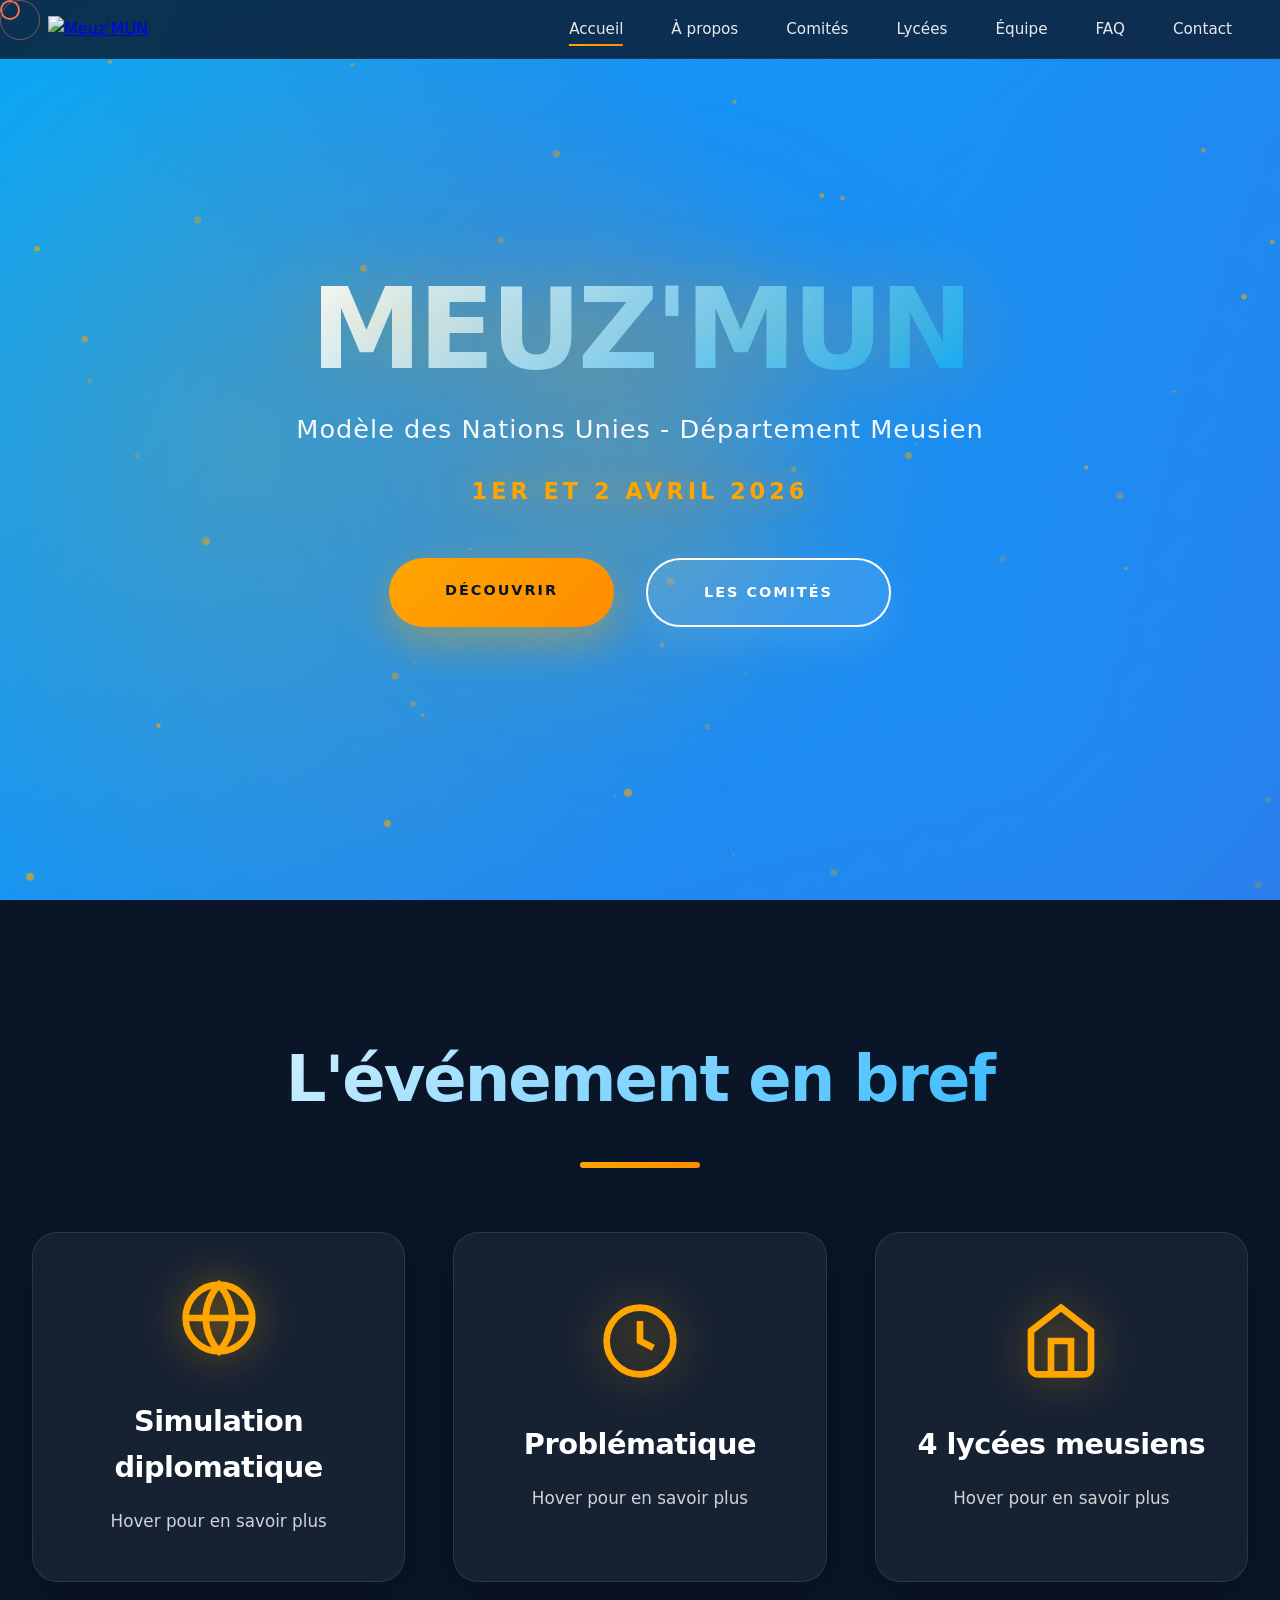
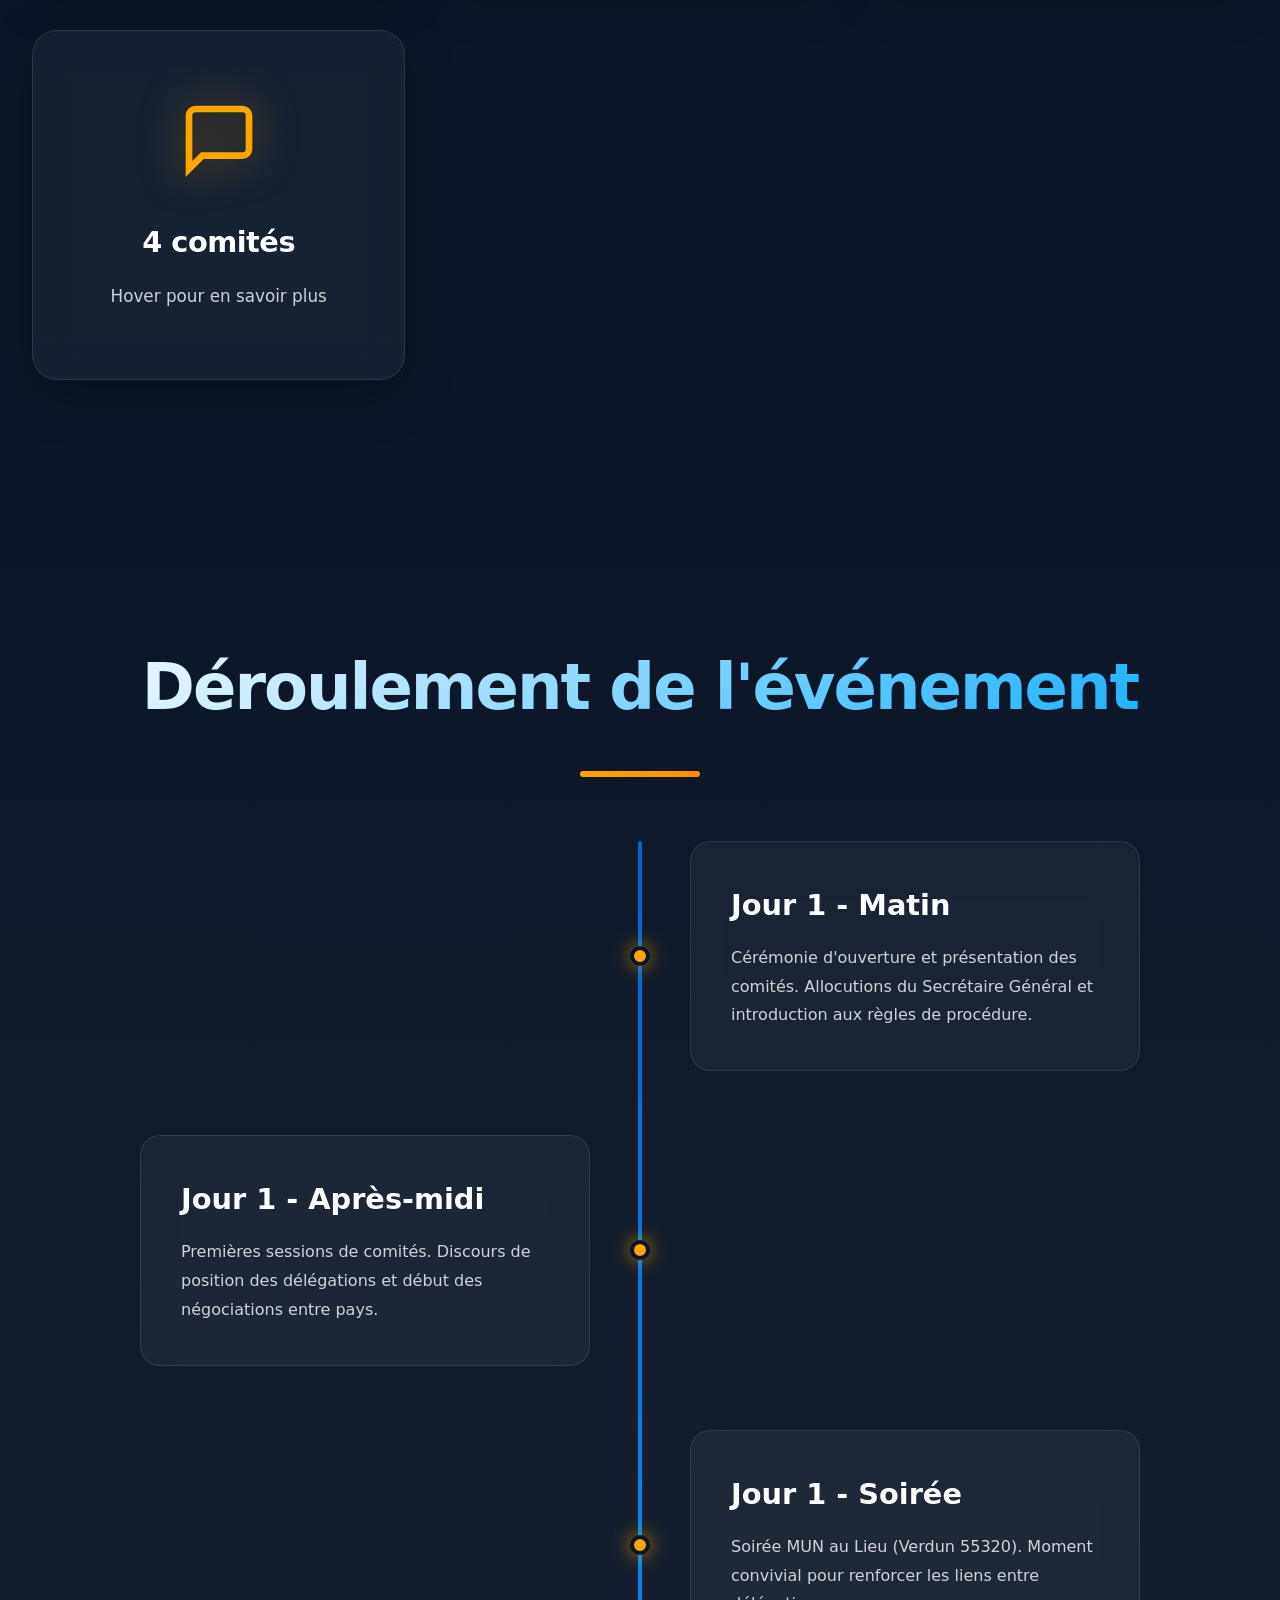
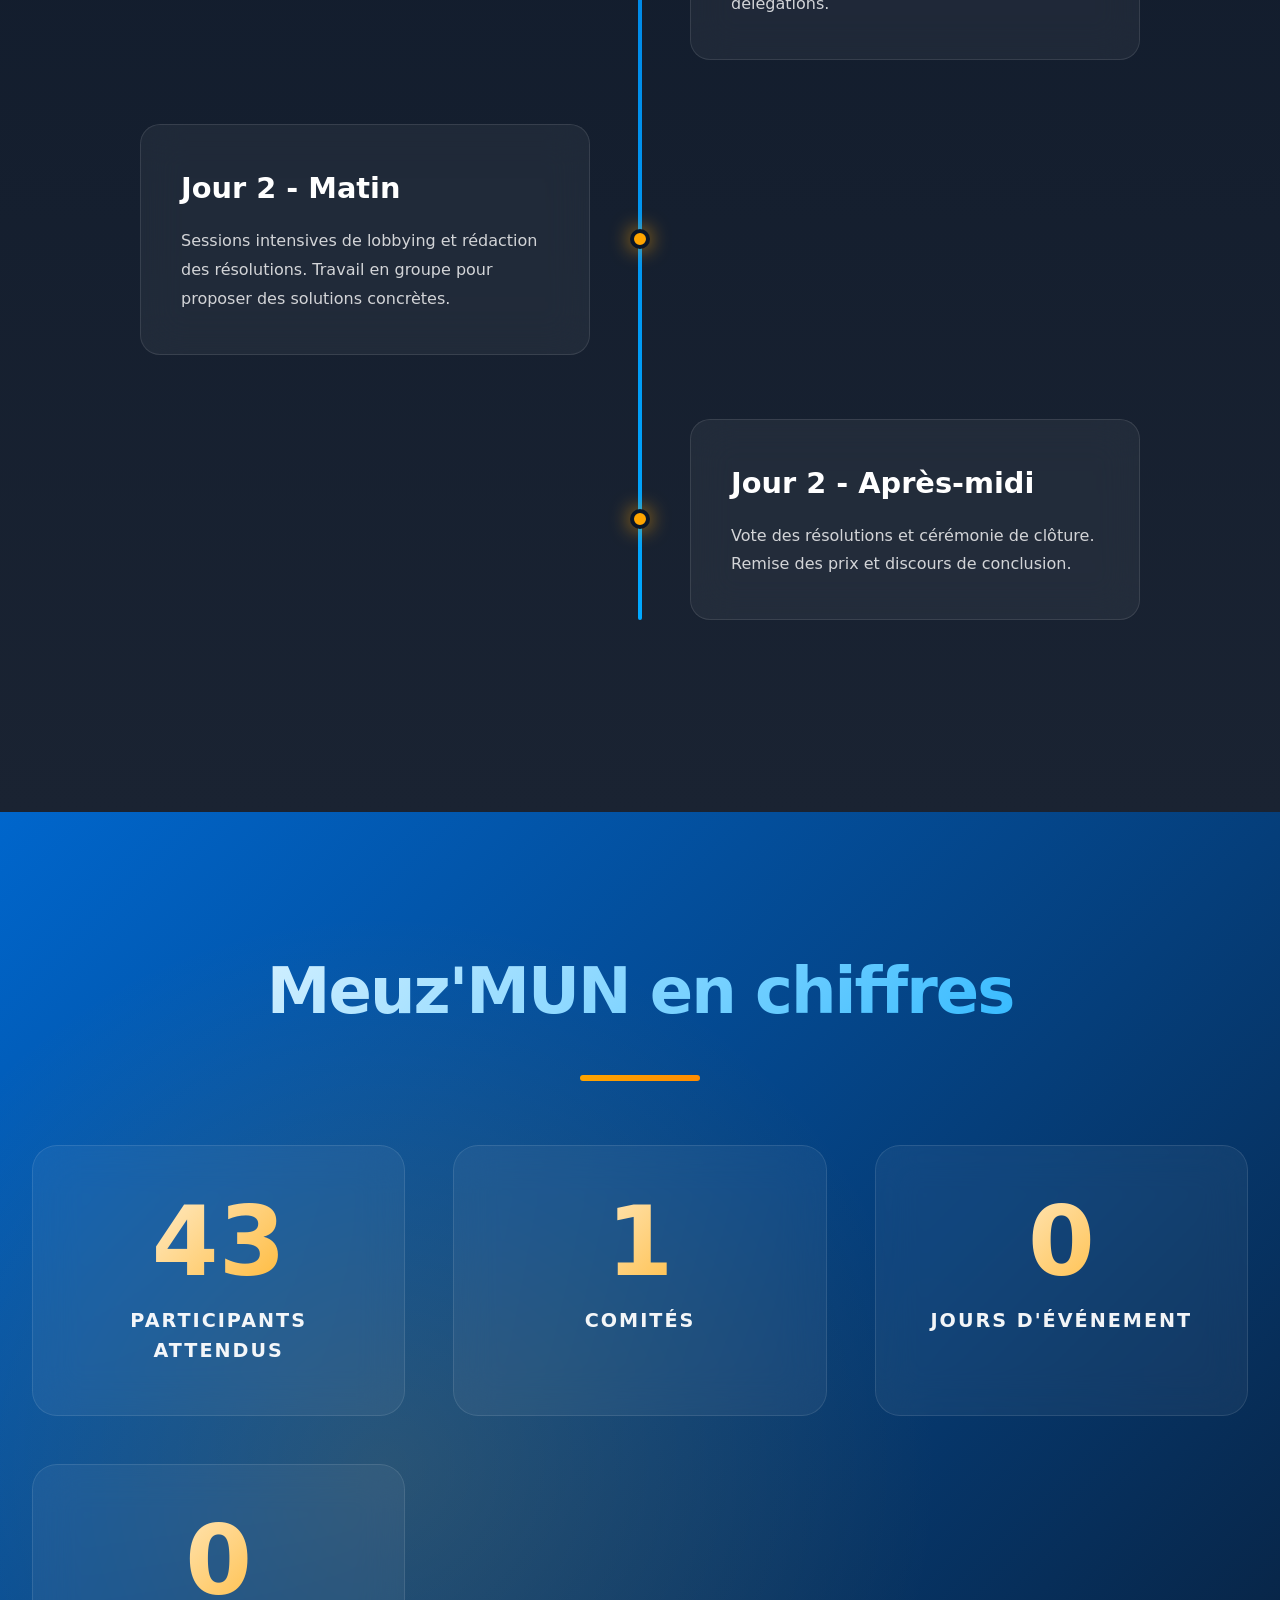
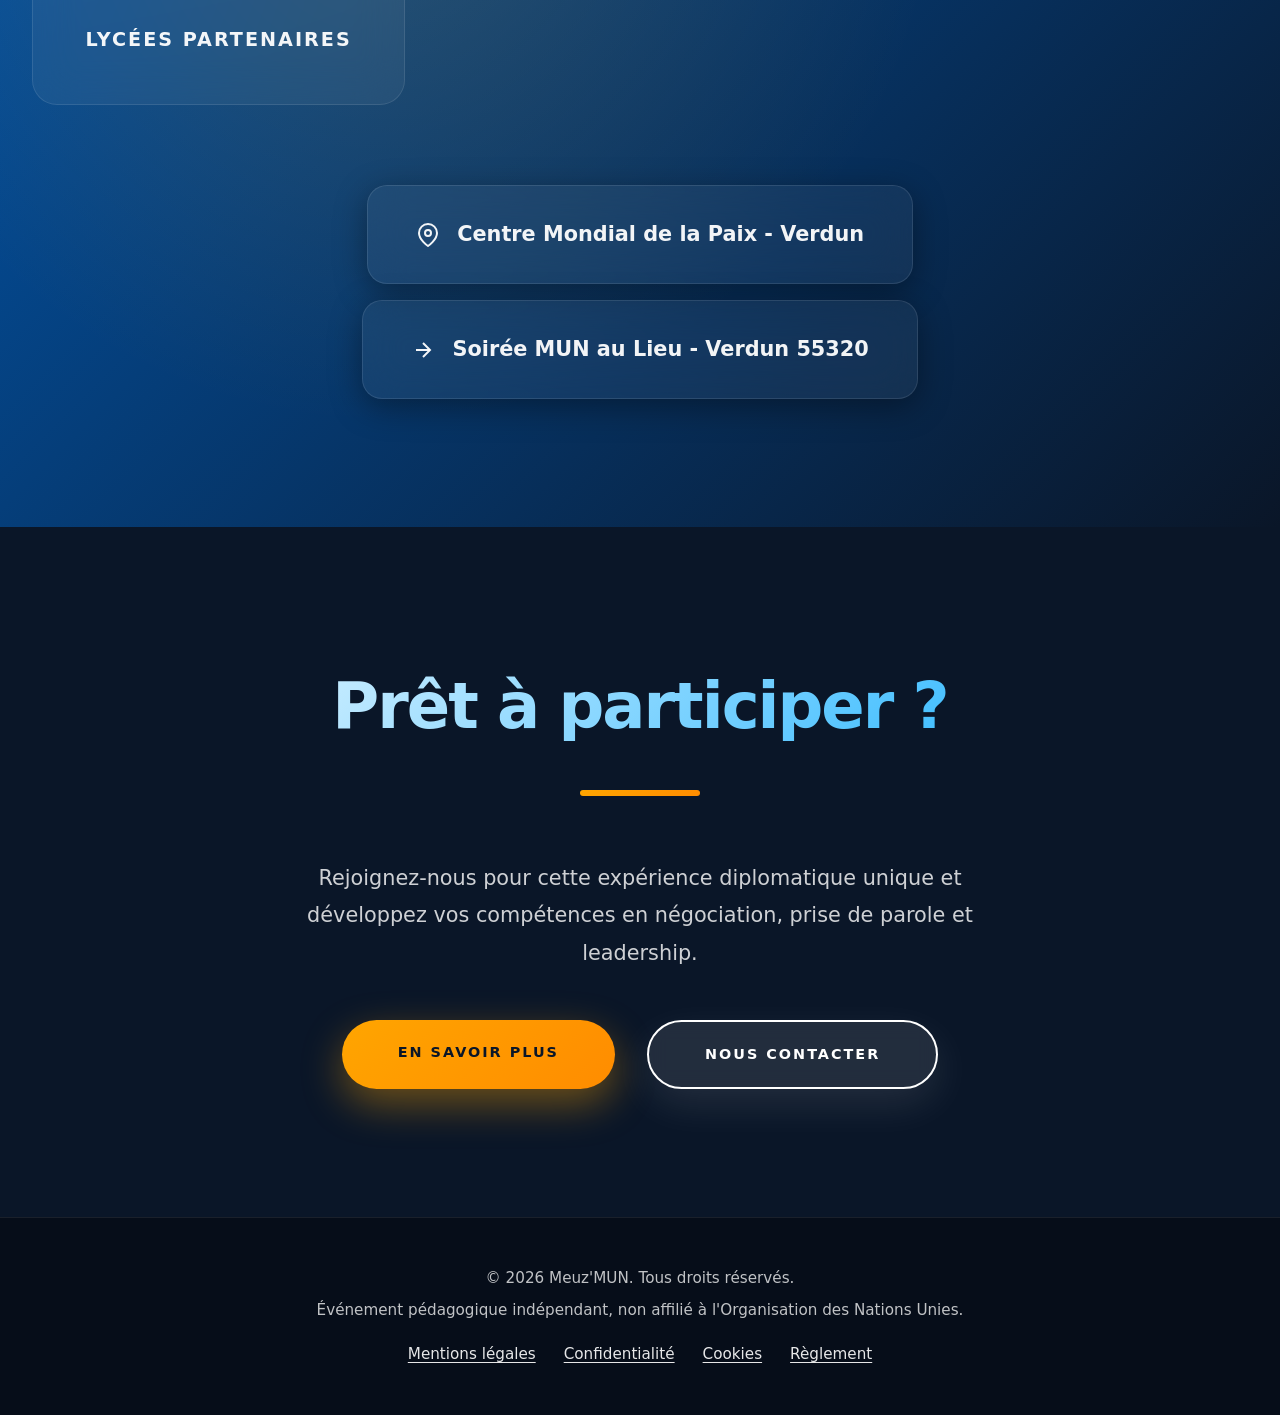
==== index.html @ 3c8502f7 "Add legal/privacy pages and accessibility fixes Add new legal content and site assets, and improve a" ====
<!DOCTYPE html>
<html lang="fr">
<head>
    <meta charset="UTF-8">
    <meta name="viewport" content="width=device-width, initial-scale=1.0">
    <meta name="description" content="Meuz'MUN : simulation des Nations Unies réunissant des lycéens de Bar-le-Duc, Verdun, Stenay et Commercy autour de la biodiversité et des ressources naturelles.">
    <meta name="theme-color" content="#0a1628">
    <meta property="og:type" content="website">
    <meta property="og:site_name" content="Meuz'MUN">
    <meta property="og:title" content="Meuz'MUN - Modèle des Nations Unies">
    <meta property="og:description" content="Meuz'MUN : simulation des Nations Unies réunissant des lycéens de Bar-le-Duc, Verdun, Stenay et Commercy autour de la biodiversité et des ressources naturelles.">
    <meta property="og:image" content="https://yeeqze.github.io/Meuz-MUN/logo.jpg">
    <meta property="og:url" content="https://yeeqze.github.io/Meuz-MUN/index.html">
    <meta property="og:locale" content="fr_FR">
    <link rel="icon" href="logo.jpg">
    <title>Meuz'MUN - Modèle des Nations Unies</title>
    <link rel="stylesheet" href="style.css">
    <noscript><style>.reveal,.reveal-left,.reveal-right{opacity:1;transform:none}</style></noscript>
</head>
<body>
    <a class="skip-link" href="#main">Aller au contenu</a>
    <!-- Navigation -->
    <nav id="navbar" aria-label="Navigation principale">
        <div class="nav-container">
            <a href="index.html" class="logo">
                <img src="logo.jpg" alt="Meuz'MUN" style="height: 50px; width: auto;">
            </a>
            <button class="mobile-menu" type="button" aria-label="Ouvrir le menu" aria-controls="navLinks" aria-expanded="false"><span></span><span></span><span></span></button>
            <ul class="nav-links" id="navLinks">
                <li><a href="index.html" class="active" aria-current="page">Accueil</a></li>
                <li><a href="about.html">À propos</a></li>
                <li><a href="comites.html">Comités</a></li>
                <li><a href="lycees.html">Lycées</a></li>
                <li><a href="equipe.html">Équipe</a></li>
                <li><a href="faq.html">FAQ</a></li>
                <li><a href="contact.html">Contact</a></li>
            </ul>
        </div>
    </nav>
    <main id="main">

    <!-- Hero Section with Animated Gradient & Particles -->
    <section class="hero">
        <div class="hero-content">
            <h1>MEUZ'MUN</h1>
            <p class="subtitle">Modèle des Nations Unies - Département Meusien</p>
            <p class="hero-date">1er et 2 avril 2026</p>
            <div class="cta-buttons">
                <a href="about.html" class="cta-button">Découvrir</a>
                <a href="comites.html" class="cta-button cta-secondary">Les Comités</a>
            </div>
        </div>
    </section>

    <!-- Info Section with Flip Cards -->
    <section style="padding: 8rem 2rem; background: var(--dark); position: relative;">
        <div class="container">
            <h2 class="section-title">L'événement en bref</h2>
            <div class="event-grid">
                <div class="event-card">
                    <div class="event-card-front">
                        <div class="event-card-icon">
                            <svg viewBox="0 0 24 24" fill="none" stroke="currentColor" stroke-width="2">
                                <circle cx="12" cy="12" r="10"></circle>
                                <line x1="2" y1="12" x2="22" y2="12"></line>
                                <path d="M12 2a15.3 15.3 0 0 1 4 10 15.3 15.3 0 0 1-4 10 15.3 15.3 0 0 1-4-10 15.3 15.3 0 0 1 4-10z"></path>
                            </svg>
                        </div>
                        <h3>Simulation diplomatique</h3>
                        <p style="color: rgba(255, 255, 255, 0.8);">Hover pour en savoir plus</p>
                    </div>
                    <div class="event-card-back">
                        <h3>Une expérience unique</h3>
                        <p>Incarnez un ambassadeur et participez à des débats sur les enjeux mondiaux actuels</p>
                    </div>
                </div>

                <div class="event-card">
                    <div class="event-card-front">
                        <div class="event-card-icon">
                            <svg viewBox="0 0 24 24" fill="none" stroke="currentColor" stroke-width="2">
                                <circle cx="12" cy="12" r="10"></circle>
                                <polyline points="12 6 12 12 16 14"></polyline>
                            </svg>
                        </div>
                        <h3>Problématique</h3>
                        <p style="color: rgba(255, 255, 255, 0.8);">Hover pour en savoir plus</p>
                    </div>
                    <div class="event-card-back">
                        <h3>Enjeu mondial</h3>
                        <p>Protéger la biodiversité et les ressources naturelles face à la croissance démographique et économique</p>
                    </div>
                </div>

                <div class="event-card">
                    <div class="event-card-front">
                        <div class="event-card-icon">
                            <svg viewBox="0 0 24 24" fill="none" stroke="currentColor" stroke-width="2">
                                <path d="M3 9l9-7 9 7v11a2 2 0 0 1-2 2H5a2 2 0 0 1-2-2z"></path>
                                <polyline points="9 22 9 12 15 12 15 22"></polyline>
                            </svg>
                        </div>
                        <h3>4 lycées meusiens</h3>
                        <p style="color: rgba(255, 255, 255, 0.8);">Hover pour en savoir plus</p>
                    </div>
                    <div class="event-card-back">
                        <h3>Collaboration</h3>
                        <p>Bar-le-Duc, Verdun, Stenay et Commercy s'unissent pour cette aventure diplomatique</p>
                    </div>
                </div>

                <div class="event-card">
                    <div class="event-card-front">
                        <div class="event-card-icon">
                            <svg viewBox="0 0 24 24" fill="none" stroke="currentColor" stroke-width="2">
                                <path d="M21 15a2 2 0 0 1-2 2H7l-4 4V5a2 2 0 0 1 2-2h14a2 2 0 0 1 2 2z"></path>
                            </svg>
                        </div>
                        <h3>4 comités</h3>
                        <p style="color: rgba(255, 255, 255, 0.8);">Hover pour en savoir plus</p>
                    </div>
                    <div class="event-card-back">
                        <h3>Débats bilingues</h3>
                        <p>HLPF, UNDRR, FAO et UNESCO - Sessions en français et en anglais</p>
                    </div>
                </div>
            </div>
        </div>
    </section>

    <!-- Timeline Section -->
    <section style="padding: 8rem 2rem; background: linear-gradient(180deg, var(--dark) 0%, #1a2332 100%);">
        <div class="container">
            <h2 class="section-title">Déroulement de l'événement</h2>
            <div class="timeline">
                <div class="timeline-item">
                    <div class="timeline-content">
                        <h3>Jour 1 - Matin</h3>
                        <p>Cérémonie d'ouverture et présentation des comités. Allocutions du Secrétaire Général et introduction aux règles de procédure.</p>
                    </div>
                    <div class="timeline-dot"></div>
                </div>

                <div class="timeline-item">
                    <div class="timeline-content">
                        <h3>Jour 1 - Après-midi</h3>
                        <p>Premières sessions de comités. Discours de position des délégations et début des négociations entre pays.</p>
                    </div>
                    <div class="timeline-dot"></div>
                </div>

                <div class="timeline-item">
                    <div class="timeline-content">
                        <h3>Jour 1 - Soirée</h3>
                        <p>Soirée MUN au Lieu (Verdun 55320). Moment convivial pour renforcer les liens entre délégations.</p>
                    </div>
                    <div class="timeline-dot"></div>
                </div>

                <div class="timeline-item">
                    <div class="timeline-content">
                        <h3>Jour 2 - Matin</h3>
                        <p>Sessions intensives de lobbying et rédaction des résolutions. Travail en groupe pour proposer des solutions concrètes.</p>
                    </div>
                    <div class="timeline-dot"></div>
                </div>

                <div class="timeline-item">
                    <div class="timeline-content">
                        <h3>Jour 2 - Après-midi</h3>
                        <p>Vote des résolutions et cérémonie de clôture. Remise des prix et discours de conclusion.</p>
                    </div>
                    <div class="timeline-dot"></div>
                </div>
            </div>
        </div>
    </section>

    <!-- Stats Section with Glassmorphism -->
    <section style="padding: 8rem 2rem; background: linear-gradient(135deg, #0066cc 0%, #0a1628 100%); position: relative; overflow: hidden;">
        <div style="position: absolute; top: 0; left: 0; right: 0; bottom: 0; background: radial-gradient(circle at 30% 50%, rgba(255, 165, 0, 0.15) 0%, transparent 50%); z-index: 0;"></div>
        <div class="container" style="position: relative; z-index: 1;">
            <h2 class="section-title">Meuz'MUN en chiffres</h2>
            <div style="display: grid; grid-template-columns: repeat(auto-fit, minmax(280px, 1fr)); gap: 3rem; text-align: center;">
                <div class="stat-item">
                    <div class="stat-number" data-target="150">150</div>
                    <div class="stat-label">Participants attendus</div>
                </div>
                <div class="stat-item">
                    <div class="stat-number" data-target="4">4</div>
                    <div class="stat-label">Comités</div>
                </div>
                <div class="stat-item">
                    <div class="stat-number" data-target="2">2</div>
                    <div class="stat-label">Jours d'événement</div>
                </div>
                <div class="stat-item">
                    <div class="stat-number" data-target="4">4</div>
                    <div class="stat-label">Lycées partenaires</div>
                </div>
            </div>
            <div style="margin-top: 5rem; text-align: center;">
                <div class="glass" style="display: inline-block; padding: 2rem 3rem; border-radius: 20px; margin-bottom: 1rem;">
                    <p style="color: rgba(255, 255, 255, 0.95); font-size: 1.3rem; font-weight: 600;">
                        <svg width="24" height="24" viewBox="0 0 24 24" fill="none" stroke="currentColor" stroke-width="2" style="vertical-align: middle; margin-right: 10px;">
                            <path d="M21 10c0 7-9 13-9 13s-9-6-9-13a9 9 0 0 1 18 0z"></path>
                            <circle cx="12" cy="10" r="3"></circle>
                        </svg>
                        Centre Mondial de la Paix - Verdun
                    </p>
                </div>
                <br>
                <div class="glass" style="display: inline-block; padding: 2rem 3rem; border-radius: 20px;">
                    <p style="color: rgba(255, 255, 255, 0.95); font-size: 1.3rem; font-weight: 600;">
                        <svg width="24" height="24" viewBox="0 0 24 24" fill="none" stroke="currentColor" stroke-width="2" style="vertical-align: middle; margin-right: 10px;">
                            <path d="M5 12h14"></path>
                            <path d="M12 5l7 7-7 7"></path>
                        </svg>
                        Soirée MUN au Lieu - Verdun 55320
                    </p>
                </div>
            </div>
        </div>
    </section>

    <!-- CTA Section -->
    <section style="padding: 8rem 2rem; background: var(--dark); text-align: center;">
        <div class="container">
            <h2 class="section-title">Prêt à participer ?</h2>
            <p style="color: rgba(255, 255, 255, 0.8); font-size: 1.3rem; max-width: 700px; margin: 0 auto 3rem; line-height: 1.8;">
                Rejoignez-nous pour cette expérience diplomatique unique et développez vos compétences en négociation, prise de parole et leadership.
            </p>
            <div style="display: flex; gap: 2rem; justify-content: center; flex-wrap: wrap;">
                <a href="about.html" class="cta-button">En savoir plus</a>
                <a href="contact.html" class="cta-button cta-secondary">Nous contacter</a>
            </div>
        </div>
    </section>

    </main>
    <footer>
        <div class="container">
            <p>&copy; 2026 Meuz'MUN. Tous droits réservés.</p>
            <p>Événement pédagogique indépendant, non affilié à l'Organisation des Nations Unies.</p>
            <div class="footer-links">
                <a href="mentions-legales.html">Mentions légales</a>
                <a href="confidentialite.html">Confidentialité</a>
                <a href="confidentialite.html#cookies">Cookies</a>
                <a href="reglement.html">Règlement</a>
            </div>
        </div>
    </footer>

    <script src="script.js"></script>
</body>
</html>
---- style.css ----
/* Polices : pile système par défaut, donc aucune requête vers un tiers (RGPD).
   Pour retrouver Inter / Montserrat, héberge les fichiers .woff2 dans /fonts,
   décommente ce bloc et remplace --font-body / --font-display dans :root.
@font-face { font-family: 'Inter'; src: url('fonts/inter-latin-400.woff2') format('woff2'); font-weight: 400; font-display: swap; }
@font-face { font-family: 'Montserrat'; src: url('fonts/montserrat-latin-900.woff2') format('woff2'); font-weight: 900; font-display: swap; }
*/


:root {
    --font-body: system-ui, -apple-system, 'Segoe UI', Roboto, 'Helvetica Neue', Arial, sans-serif;
    --font-display: var(--font-body);
    --primary-blue: #0066cc;
    --secondary-blue: #00a8ff;
    --accent-blue: #4169e1;
    --accent-gold: #ffa500;
    --dark: #0a1628;
    --dark-blue: #1a2332;
    --light: #f5f7fa;
    --white: #ffffff;
    --text-dark: #1e293b;
    --text-light: #64748b;
    --gradient-1: linear-gradient(135deg, #0066cc 0%, #00a8ff 100%);
    --gradient-2: linear-gradient(135deg, #4169e1 0%, #00a8ff 100%);
    --gradient-gold: linear-gradient(135deg, #ffa500 0%, #ff8c00 100%);
}

* {
    margin: 0;
    padding: 0;
    box-sizing: border-box;
}

body {
    font-family: var(--font-body);
    line-height: 1.6;
    color: var(--text-dark);
    overflow-x: hidden;
    background: var(--dark);
    cursor: auto;
}

body.custom-cursor {
    cursor: none;
}

html {
    scroll-behavior: smooth;
}

/* Custom Cursor */
.cursor {
    width: 20px;
    height: 20px;
    border: 2px solid var(--accent-gold);
    border-radius: 50%;
    position: fixed;
    pointer-events: none;
    z-index: 9999;
    transition: all 0.1s ease;
    mix-blend-mode: difference;
}

.cursor-follower {
    width: 40px;
    height: 40px;
    border: 1px solid rgba(255, 165, 0, 0.5);
    border-radius: 50%;
    position: fixed;
    pointer-events: none;
    z-index: 9998;
    transition: all 0.15s ease;
    mix-blend-mode: difference;
}

.cursor.hover {
    transform: scale(2);
    background: rgba(255, 165, 0, 0.2);
}

/* Glassmorphism Effect */
.glass {
    background: rgba(255, 255, 255, 0.05);
    backdrop-filter: blur(20px);
    -webkit-backdrop-filter: blur(20px);
    border: 1px solid rgba(255, 255, 255, 0.1);
    box-shadow: 0 8px 32px 0 rgba(0, 0, 0, 0.37);
}

.glass-light {
    background: rgba(255, 255, 255, 0.7);
    backdrop-filter: blur(20px);
    -webkit-backdrop-filter: blur(20px);
    border: 1px solid rgba(255, 255, 255, 0.3);
}

/* Navigation */
nav {
    position: fixed;
    top: 0;
    width: 100%;
    background: rgba(10, 22, 40, 0.8);
    backdrop-filter: blur(20px);
    -webkit-backdrop-filter: blur(20px);
    z-index: 1000;
    padding: 1rem 0;
    transition: all 0.3s cubic-bezier(0.4, 0, 0.2, 1);
    border-bottom: 1px solid rgba(255, 255, 255, 0.05);
}

nav.scrolled {
    background: rgba(10, 22, 40, 0.95);
    box-shadow: 0 10px 40px rgba(0, 0, 0, 0.3);
}

.nav-container {
    max-width: 1400px;
    margin: 0 auto;
    padding: 0 3rem;
    display: flex;
    justify-content: space-between;
    align-items: center;
}

.logo {
    transition: all 0.3s ease;
}

.logo:hover {
    transform: scale(1.05);
}

.logo img {
    transition: all 0.3s ease;
    filter: drop-shadow(0 0 10px rgba(255, 165, 0, 0));
}

.logo:hover img {
    filter: drop-shadow(0 0 10px rgba(255, 165, 0, 0.5));
}

.nav-links {
    display: flex;
    list-style: none;
    gap: 3rem;
}

.nav-links a {
    color: rgba(255, 255, 255, 0.9);
    text-decoration: none;
    font-weight: 500;
    font-size: 0.95rem;
    transition: all 0.3s ease;
    position: relative;
    padding: 0.5rem 0;
}

.nav-links a::before {
    content: '';
    position: absolute;
    bottom: 0;
    left: 50%;
    transform: translateX(-50%);
    width: 0;
    height: 2px;
    background: var(--gradient-gold);
    transition: width 0.3s ease;
}

.nav-links a:hover::before,
.nav-links a.active::before {
    width: 100%;
}

.nav-links a:hover {
    color: var(--white);
}

/* Hero Section with Animated Gradient */
.hero {
    min-height: 100vh;
    display: flex;
    align-items: center;
    justify-content: center;
    position: relative;
    overflow: hidden;
    padding: 2rem;
    background: linear-gradient(-45deg, #0066cc, #0a1628, #4169e1, #00a8ff);
    background-size: 400% 400%;
    animation: gradientShift 15s ease infinite;
}

@keyframes gradientShift {
    0% { background-position: 0% 50%; }
    50% { background-position: 100% 50%; }
    100% { background-position: 0% 50%; }
}

/* Particle Canvas */
#particles-canvas {
    position: absolute;
    top: 0;
    left: 0;
    width: 100%;
    height: 100%;
    z-index: 0;
}

/* Mesh Gradient Overlay */
.hero::before {
    content: '';
    position: absolute;
    top: 0;
    left: 0;
    right: 0;
    bottom: 0;
    background: 
        radial-gradient(circle at 20% 50%, rgba(255, 165, 0, 0.2) 0%, transparent 50%),
        radial-gradient(circle at 80% 80%, rgba(0, 168, 255, 0.25) 0%, transparent 50%),
        radial-gradient(circle at 40% 20%, rgba(65, 105, 225, 0.2) 0%, transparent 40%);
    animation: meshFloat 20s ease-in-out infinite;
    z-index: 1;
}

@keyframes meshFloat {
    0%, 100% { 
        transform: scale(1) rotate(0deg);
        opacity: 1;
    }
    50% { 
        transform: scale(1.1) rotate(5deg);
        opacity: 0.8;
    }
}

/* Floating Orbs */
.hero::after {
    content: '';
    position: absolute;
    width: 500px;
    height: 500px;
    background: radial-gradient(circle, rgba(255, 165, 0, 0.3), transparent 70%);
    border-radius: 50%;
    filter: blur(80px);
    animation: floatOrb 20s ease-in-out infinite;
    z-index: 1;
}

@keyframes floatOrb {
    0%, 100% { 
        top: -10%;
        left: -10%;
    }
    25% {
        top: 60%;
        left: 80%;
    }
    50% {
        top: 70%;
        left: 10%;
    }
    75% {
        top: 20%;
        left: 70%;
    }
}

.hero-content {
    text-align: center;
    z-index: 2;
    max-width: 1000px;
    animation: fadeInUp 1s ease-out;
}

@keyframes fadeInUp {
    from {
        opacity: 0;
        transform: translateY(50px);
    }
    to {
        opacity: 1;
        transform: translateY(0);
    }
}

.hero h1 {
    font-family: var(--font-display);
    font-size: 7rem;
    font-weight: 900;
    color: var(--white);
    margin-bottom: 1.5rem;
    letter-spacing: -4px;
    text-transform: uppercase;
    line-height: 1;
    background: linear-gradient(135deg, #ffffff 0%, #00a8ff 50%, #ffa500 100%);
    background-size: 200% 200%;
    -webkit-background-clip: text;
    -webkit-text-fill-color: transparent;
    background-clip: text;
    animation: fadeInUp 1s ease-out 0.2s both, gradientSlide 8s ease infinite;
    text-shadow: 0 0 80px rgba(255, 165, 0, 0.3);
}

@keyframes gradientSlide {
    0%, 100% { background-position: 0% 50%; }
    50% { background-position: 100% 50%; }
}

.hero .subtitle {
    font-size: 1.6rem;
    color: rgba(255, 255, 255, 0.95);
    margin-bottom: 1.5rem;
    font-weight: 400;
    letter-spacing: 1px;
    animation: fadeInUp 1s ease-out 0.4s both;
}

.hero-date {
    font-size: 1.4rem;
    color: var(--accent-gold);
    margin-bottom: 3rem;
    font-weight: 700;
    text-transform: uppercase;
    letter-spacing: 4px;
    animation: fadeInUp 1s ease-out 0.6s both;
    text-shadow: 0 0 30px rgba(255, 165, 0, 0.5);
}

.cta-buttons {
    display: flex;
    gap: 2rem;
    justify-content: center;
    flex-wrap: wrap;
    animation: fadeInUp 1s ease-out 0.8s both;
}

.cta-button {
    display: inline-block;
    padding: 1.3rem 3.5rem;
    background: var(--gradient-gold);
    color: var(--white);
    text-decoration: none;
    font-weight: 700;
    border-radius: 50px;
    transition: all 0.4s cubic-bezier(0.175, 0.885, 0.32, 1.275);
    border: none;
    box-shadow: 0 15px 40px rgba(255, 165, 0, 0.4);
    position: relative;
    overflow: hidden;
    text-transform: uppercase;
    letter-spacing: 2px;
    font-size: 0.9rem;
}

.cta-button::before {
    content: '';
    position: absolute;
    top: 50%;
    left: 50%;
    width: 0;
    height: 0;
    border-radius: 50%;
    background: rgba(255, 255, 255, 0.3);
    transform: translate(-50%, -50%);
    transition: width 0.6s, height 0.6s;
}

.cta-button:hover::before {
    width: 300px;
    height: 300px;
}

.cta-button:hover {
    transform: translateY(-5px) scale(1.05);
    box-shadow: 0 20px 50px rgba(255, 165, 0, 0.6);
}

.cta-secondary {
    background: rgba(255, 255, 255, 0.1);
    color: var(--white);
    border: 2px solid var(--white);
    backdrop-filter: blur(10px);
    box-shadow: 0 15px 40px rgba(255, 255, 255, 0.1);
}

.cta-secondary:hover {
    background: var(--white);
    color: var(--primary-blue);
    box-shadow: 0 20px 50px rgba(255, 255, 255, 0.4);
}

/* Scroll Reveal Animations */
.reveal {
    opacity: 0;
    transform: translateY(50px);
    transition: all 0.8s cubic-bezier(0.175, 0.885, 0.32, 1.275);
}

.reveal.active {
    opacity: 1;
    transform: translateY(0);
}

.reveal-left {
    opacity: 0;
    transform: translateX(-50px);
    transition: all 0.8s cubic-bezier(0.175, 0.885, 0.32, 1.275);
}

.reveal-left.active {
    opacity: 1;
    transform: translateX(0);
}

.reveal-right {
    opacity: 0;
    transform: translateX(50px);
    transition: all 0.8s cubic-bezier(0.175, 0.885, 0.32, 1.275);
}

.reveal-right.active {
    opacity: 1;
    transform: translateX(0);
}

/* Section Styles */
section {
    padding: 8rem 2rem;
    position: relative;
}

.section-title {
    font-family: var(--font-display);
    font-size: 4rem;
    font-weight: 900;
    text-align: center;
    margin-bottom: 4rem;
    color: var(--white);
    position: relative;
    letter-spacing: -2px;
    background: linear-gradient(135deg, #ffffff 0%, #00a8ff 100%);
    -webkit-background-clip: text;
    -webkit-text-fill-color: transparent;
    background-clip: text;
}

.section-title::after {
    content: '';
    display: block;
    width: 120px;
    height: 6px;
    background: var(--gradient-gold);
    margin: 2rem auto;
    border-radius: 10px;
}

.container {
    max-width: 1400px;
    margin: 0 auto;
}

/* About Intro Highlight */
.about-highlight {
    display: grid;
    grid-template-columns: minmax(0, 1.8fr) minmax(180px, 0.7fr);
    gap: 2.25rem;
    align-items: center;
    padding: 2.2rem;
    border-radius: 24px;
    background:
        radial-gradient(circle at 10% 0%, rgba(0, 168, 255, 0.15), transparent 45%),
        rgba(255, 255, 255, 0.04);
    border: 1px solid rgba(255, 255, 255, 0.12);
    box-shadow: 0 18px 50px rgba(0, 0, 0, 0.35);
}

.about-highlight__eyebrow {
    display: inline-block;
    margin: 0 0 0.9rem 0;
    padding: 0.3rem 0.8rem;
    border-radius: 999px;
    font-size: 0.8rem;
    font-weight: 700;
    letter-spacing: 1.2px;
    text-transform: uppercase;
    color: var(--accent-gold);
    background: rgba(255, 165, 0, 0.12);
    border: 1px solid rgba(255, 165, 0, 0.28);
}

.about-highlight__text h3 {
    margin: 0 0 1rem 0;
    color: var(--white);
    font-family: var(--font-display);
    font-size: 2rem;
    letter-spacing: -0.5px;
}

.about-highlight__text p {
    margin: 0 0 1rem 0;
    color: rgba(255, 255, 255, 0.86);
    line-height: 1.85;
    font-size: 1.07rem;
    max-width: 72ch;
}

.about-highlight__text p:last-child {
    margin-bottom: 0;
}

.about-highlight__icon {
    width: min(220px, 100%);
    aspect-ratio: 1;
    margin-inline: auto;
    border-radius: 20px;
    display: grid;
    place-items: center;
    color: var(--accent-gold);
    background:
        radial-gradient(circle at 30% 25%, rgba(255, 255, 255, 0.2), transparent 45%),
        linear-gradient(135deg, rgba(255, 165, 0, 0.12), rgba(0, 102, 204, 0.2));
    border: 1px solid rgba(255, 255, 255, 0.18);
}

.about-highlight__icon svg {
    width: 62%;
    height: 62%;
    filter: drop-shadow(0 0 18px rgba(255, 165, 0, 0.45));
}

/* Skills Section */
.skills-section {
    background: linear-gradient(180deg, #f5f7fa 0%, #e8eef6 100%);
    color: var(--text-dark);
}

.skills-section .section-title {
    color: var(--text-dark);
    background: linear-gradient(135deg, #0a1628 0%, #0066cc 100%);
    -webkit-background-clip: text;
    -webkit-text-fill-color: transparent;
    background-clip: text;
}

.skills-grid {
    display: grid;
    grid-template-columns: repeat(2, minmax(0, 1fr));
    gap: 2rem;
    margin-top: 2rem;
}

.skills-grid > div {
    display: grid;
    gap: 1.25rem;
}

.skill-item {
    display: flex;
    align-items: flex-start;
    gap: 1rem;
    padding: 1.25rem;
    border-radius: 16px;
    background: rgba(255, 255, 255, 0.9);
    border: 1px solid rgba(10, 22, 40, 0.08);
    box-shadow: 0 10px 30px rgba(10, 22, 40, 0.08);
    transition: transform 0.25s ease, box-shadow 0.25s ease, border-color 0.25s ease;
}

.skill-item:hover {
    transform: translateY(-4px);
    box-shadow: 0 14px 34px rgba(0, 102, 204, 0.18);
    border-color: rgba(0, 102, 204, 0.25);
}

.skill-icon {
    flex: 0 0 48px;
    width: 48px;
    height: 48px;
    display: flex;
    align-items: center;
    justify-content: center;
    border-radius: 12px;
    background: linear-gradient(135deg, rgba(0, 102, 204, 0.12), rgba(0, 168, 255, 0.18));
}

.skill-icon svg {
    width: 24px;
    height: 24px;
    stroke: var(--primary-blue);
}

.skill-content h4 {
    margin: 0 0 0.35rem 0;
    color: var(--dark-blue);
    font-size: 1.05rem;
    font-weight: 700;
}

.skill-content p {
    margin: 0;
    color: #334155;
    line-height: 1.6;
}

/* Glassmorphism Cards with Flip Effect */
.event-grid {
    display: grid;
    grid-template-columns: repeat(auto-fit, minmax(300px, 1fr));
    gap: 3rem;
    margin-top: 4rem;
    perspective: 1000px;
}

.event-card {
    position: relative;
    height: 350px;
    transition: transform 0.6s;
    transform-style: preserve-3d;
}

.event-card:hover {
    transform: rotateY(180deg);
}

.event-card.is-flipped {
    transform: rotateY(180deg);
}

.event-card-front,
.event-card-back {
    position: absolute;
    width: 100%;
    height: 100%;
    backface-visibility: hidden;
    border-radius: 25px;
    padding: 3rem 2.5rem;
    display: flex;
    flex-direction: column;
    justify-content: center;
    align-items: center;
}

.event-card-front {
    background: rgba(255, 255, 255, 0.05);
    backdrop-filter: blur(20px);
    border: 1px solid rgba(255, 255, 255, 0.1);
    box-shadow: 0 15px 50px rgba(0, 0, 0, 0.3);
}

.event-card-back {
    background: var(--gradient-1);
    transform: rotateY(180deg);
    color: var(--white);
}

.event-card-icon svg {
    width: 80px;
    height: 80px;
    margin-bottom: 2rem;
    stroke: var(--accent-gold);
    filter: drop-shadow(0 0 20px rgba(255, 165, 0, 0.5));
}

.event-card h3 {
    font-family: var(--font-display);
    font-size: 1.8rem;
    color: var(--white);
    margin-bottom: 1rem;
    font-weight: 800;
    letter-spacing: -0.5px;
    text-align: center;
}

.event-card p {
    color: rgba(255, 255, 255, 0.9);
    line-height: 1.8;
    font-size: 1.05rem;
    text-align: center;
}

/* Stats Section with Glassmorphism */
.stat-item {
    padding: 3rem 2rem;
    background: rgba(255, 255, 255, 0.05);
    backdrop-filter: blur(20px);
    border-radius: 25px;
    border: 1px solid rgba(255, 255, 255, 0.1);
    transition: all 0.4s ease;
    position: relative;
    overflow: hidden;
}

.stat-item::before {
    content: '';
    position: absolute;
    top: 0;
    left: 0;
    width: 100%;
    height: 100%;
    background: var(--gradient-gold);
    opacity: 0;
    transition: opacity 0.4s ease;
}

.stat-item:hover::before {
    opacity: 0.1;
}

.stat-item:hover {
    transform: translateY(-15px) scale(1.05);
    border-color: rgba(255, 165, 0, 0.5);
    box-shadow: 0 25px 60px rgba(255, 165, 0, 0.3);
}

.stat-number {
    font-family: var(--font-display);
    font-size: 6rem;
    font-weight: 900;
    background: linear-gradient(135deg, #ffffff 0%, #ffa500 100%);
    -webkit-background-clip: text;
    -webkit-text-fill-color: transparent;
    background-clip: text;
    margin-bottom: 1rem;
    line-height: 1;
    position: relative;
    z-index: 1;
}

.stat-label {
    color: rgba(255, 255, 255, 0.95);
    font-size: 1.2rem;
    font-weight: 600;
    text-transform: uppercase;
    letter-spacing: 2px;
    position: relative;
    z-index: 1;
}

/* Timeline Interactive */
.timeline {
    position: relative;
    max-width: 1000px;
    margin: 4rem auto;
}

.timeline::before {
    content: '';
    position: absolute;
    left: 50%;
    transform: translateX(-50%);
    width: 4px;
    height: 100%;
    background: var(--gradient-1);
    border-radius: 10px;
}

.timeline-item {
    position: relative;
    margin-bottom: 4rem;
    display: flex;
    align-items: center;
}

.timeline-item:nth-child(odd) {
    flex-direction: row-reverse;
}

.timeline-content {
    width: 45%;
    padding: 2.5rem;
    background: rgba(255, 255, 255, 0.05);
    backdrop-filter: blur(20px);
    border-radius: 20px;
    border: 1px solid rgba(255, 255, 255, 0.1);
    transition: all 0.4s ease;
}

.timeline-content:hover {
    transform: scale(1.05);
    background: rgba(255, 255, 255, 0.08);
    box-shadow: 0 20px 50px rgba(0, 102, 204, 0.3);
}

.timeline-dot {
    position: absolute;
    left: 50%;
    transform: translateX(-50%);
    width: 20px;
    height: 20px;
    background: var(--accent-gold);
    border-radius: 50%;
    border: 4px solid var(--dark);
    box-shadow: 0 0 20px rgba(255, 165, 0, 0.8);
    z-index: 2;
}

.timeline-content h3 {
    font-family: var(--font-display);
    font-size: 1.8rem;
    color: var(--white);
    margin-bottom: 1rem;
    font-weight: 800;
}

.timeline-content p {
    color: rgba(255, 255, 255, 0.8);
    line-height: 1.8;
}

/* Page Hero */
.page-hero {
    min-height: 60vh;
    background: var(--gradient-1);
    display: flex;
    align-items: center;
    justify-content: center;
    position: relative;
    overflow: hidden;
    padding: 2rem;
    margin-top: 70px;
}

.page-hero h1 {
    font-family: var(--font-display);
    font-size: 5rem;
    font-weight: 900;
    color: var(--white);
    text-align: center;
    z-index: 1;
    letter-spacing: -3px;
    text-transform: uppercase;
}

/* Mobile Menu */
.mobile-menu {
    display: none;
    cursor: pointer;
    flex-direction: column;
    gap: 6px;
}

.mobile-menu span {
    width: 28px;
    height: 3px;
    background: var(--white);
    transition: all 0.3s ease;
    border-radius: 2px;
}

/* Responsive */
@media (max-width: 768px) {
    body {
        cursor: auto;
    }
    
    .cursor,
    .cursor-follower {
        display: none;
    }
    
    .nav-links {
        display: none;
        position: absolute;
        top: 100%;
        left: 0;
        right: 0;
        background: rgba(10, 22, 40, 0.98);
        backdrop-filter: blur(20px);
        flex-direction: column;
        padding: 2rem;
        gap: 2rem;
    }

    .nav-links.active {
        display: flex;
    }

    .mobile-menu {
        display: flex;
    }

    .hero h1 {
        font-size: 3.5rem;
        letter-spacing: -2px;
    }

    .page-hero h1 {
        font-size: 3rem;
    }

    .section-title {
        font-size: 2.5rem;
    }

    .about-highlight {
        grid-template-columns: 1fr;
        gap: 1.25rem;
        padding: 1.25rem;
    }

    .about-highlight__text h3 {
        font-size: 1.5rem;
    }

    .about-highlight__text p {
        font-size: 1rem;
        line-height: 1.7;
    }

    .about-highlight__icon {
        width: 140px;
    }

    .skills-grid {
        grid-template-columns: 1fr;
        gap: 1.25rem;
    }

    .skill-item {
        padding: 1rem;
    }

    .timeline::before {
        left: 20px;
    }

    .timeline-item {
        flex-direction: column !important;
    }

    .timeline-content {
        width: 100%;
    }

    .timeline-dot {
        left: 20px;
    }
}

@media (hover: none) {
    .event-card {
        cursor: pointer;
    }

    .event-card:hover {
        transform: none;
    }

    .event-card.is-flipped {
        transform: rotateY(180deg);
    }
}


/* ===== Accessibilité ===== */
.skip-link { position: absolute; left: 1rem; top: -4rem; z-index: 2000; padding: 0.75rem 1.25rem; background: var(--accent-gold); color: var(--dark); font-weight: 700; border-radius: 8px; text-decoration: none; transition: top 0.2s; }
.skip-link:focus { top: 1rem; }
:focus-visible { outline: 3px solid var(--accent-gold); outline-offset: 3px; }
.faq-question:focus-visible { outline-offset: -3px; }
.mobile-menu { background: none; border: 0; padding: 0.5rem; }
.event-card:focus-within, .event-card:focus-visible { transform: rotateY(180deg); }

@media (prefers-reduced-motion: reduce) {
    html { scroll-behavior: auto; }
    *, *::before, *::after { animation-duration: 0.01ms !important; animation-iteration-count: 1 !important; transition-duration: 0.01ms !important; }
    .reveal, .reveal-left, .reveal-right { opacity: 1; transform: none; }
    .cursor, .cursor-follower, #particles-canvas { display: none; }
}

/* ===== Pied de page ===== */
footer { background: #060d19; border-top: 1px solid rgba(255, 255, 255, 0.08); padding: 3rem 2rem; text-align: center; color: rgba(255, 255, 255, 0.75); font-size: 0.95rem; }
footer p + p { margin-top: 0.5rem; }
.footer-links { display: flex; flex-wrap: wrap; justify-content: center; gap: 0.5rem 1.75rem; margin-top: 1.25rem; }
.footer-links a { color: rgba(255, 255, 255, 0.9); text-decoration: underline; text-underline-offset: 3px; }
.footer-links a:hover { color: var(--accent-gold); }

/* ===== Carte (chargée après clic) ===== */
.map-wrap { border-radius: 20px; overflow: hidden; min-height: 400px; background: linear-gradient(135deg, rgba(0, 102, 204, 0.35), rgba(10, 22, 40, 0.9)); }
.map-consent { display: flex; flex-direction: column; align-items: center; justify-content: center; gap: 1.25rem; min-height: 400px; padding: 2rem; text-align: center; }
.map-consent p { max-width: 560px; color: rgba(255, 255, 255, 0.9); line-height: 1.7; }
.map-consent a { color: var(--white); text-decoration: underline; text-underline-offset: 3px; }
.map-consent button.cta-button { cursor: pointer; font-family: inherit; }
.map-wrap iframe { display: block; width: 100%; height: 400px; border: 0; }

/* ===== Pages légales ===== */
.page-hero--compact { min-height: 30vh; }
.legal-section { background: var(--dark); padding: 5rem 2rem; }
.legal { max-width: 820px; margin: 0 auto; color: rgba(255, 255, 255, 0.88); line-height: 1.8; }
.legal h2 { font-family: var(--font-display); color: var(--white); font-size: 1.6rem; margin: 2.5rem 0 0.75rem; }
.legal h3 { color: var(--accent-gold); font-size: 1.15rem; margin: 1.5rem 0 0.5rem; }
.legal p, .legal ul, .legal ol { margin-bottom: 1rem; }
.legal ul, .legal ol { padding-left: 1.5rem; }
.legal a { color: var(--secondary-blue); text-decoration: underline; text-underline-offset: 3px; }
.legal .table-wrap { overflow-x: auto; margin: 1rem 0 1.5rem; }
.legal table { width: 100%; min-width: 640px; border-collapse: collapse; font-size: 0.95rem; }
.legal th, .legal td { border: 1px solid rgba(255, 255, 255, 0.15); padding: 0.75rem; text-align: left; vertical-align: top; }
.legal th { background: rgba(255, 255, 255, 0.06); color: var(--white); }
.legal .updated { color: rgba(255, 255, 255, 0.65); font-size: 0.9rem; }
.todo { background: #ffe066; color: #1a1a1a; padding: 0 0.35em; border-radius: 4px; font-weight: 700; }

/* ===== Corrections de lisibilité ===== */
.cta-button:not(.cta-secondary) { color: var(--dark); }
.content-text p + p { margin-top: 1rem; }
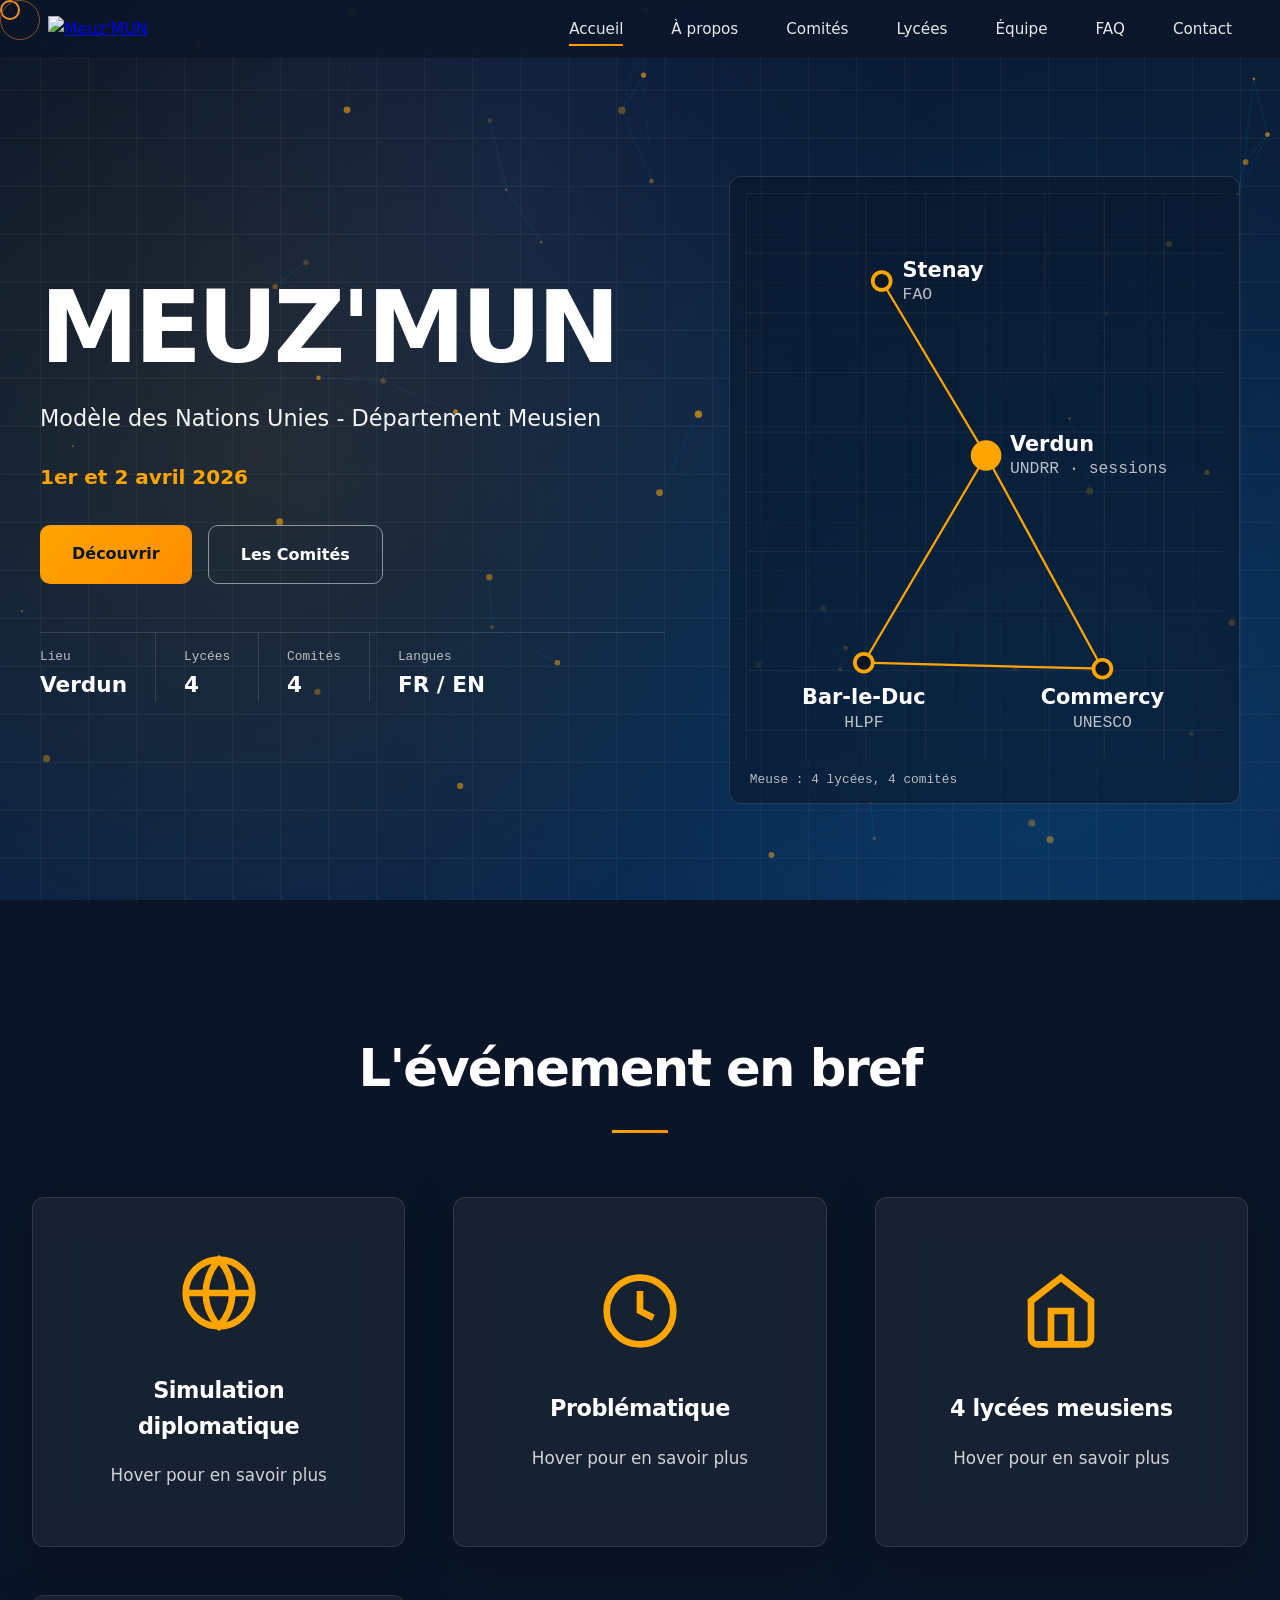
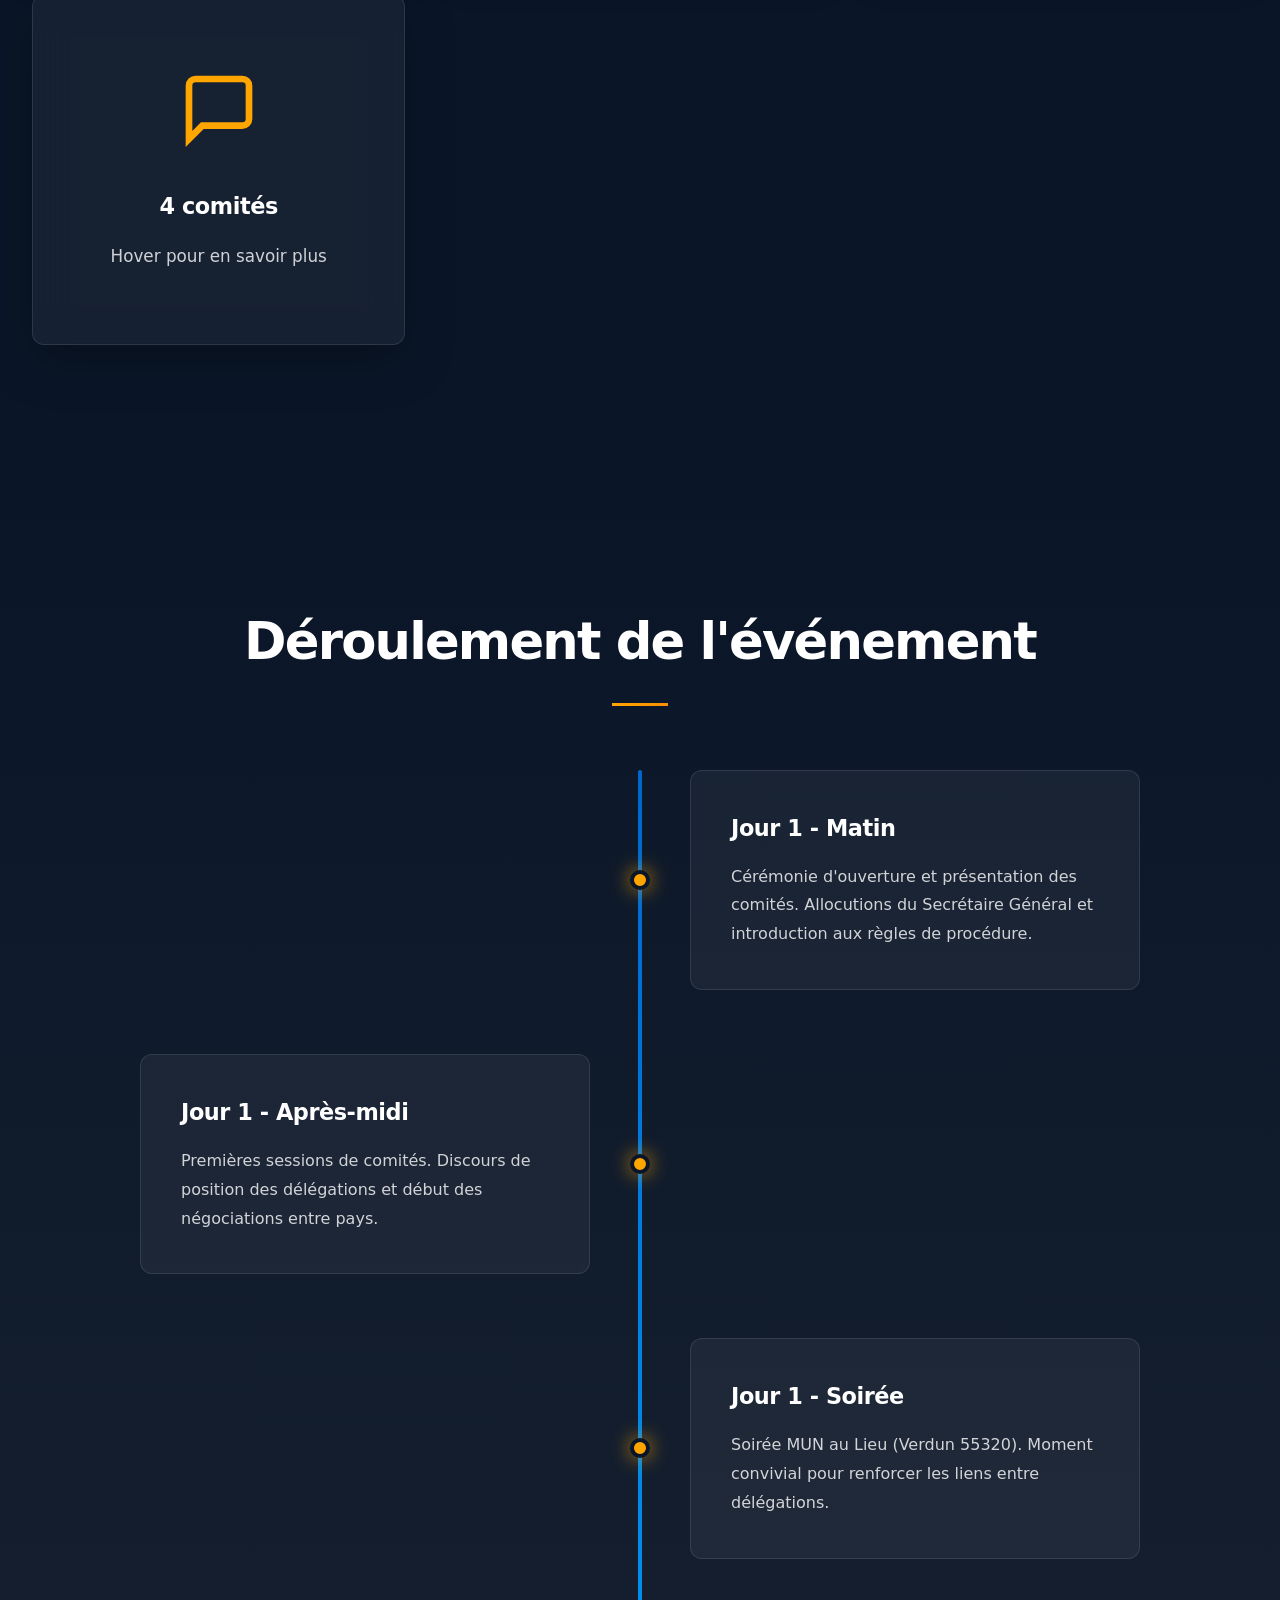
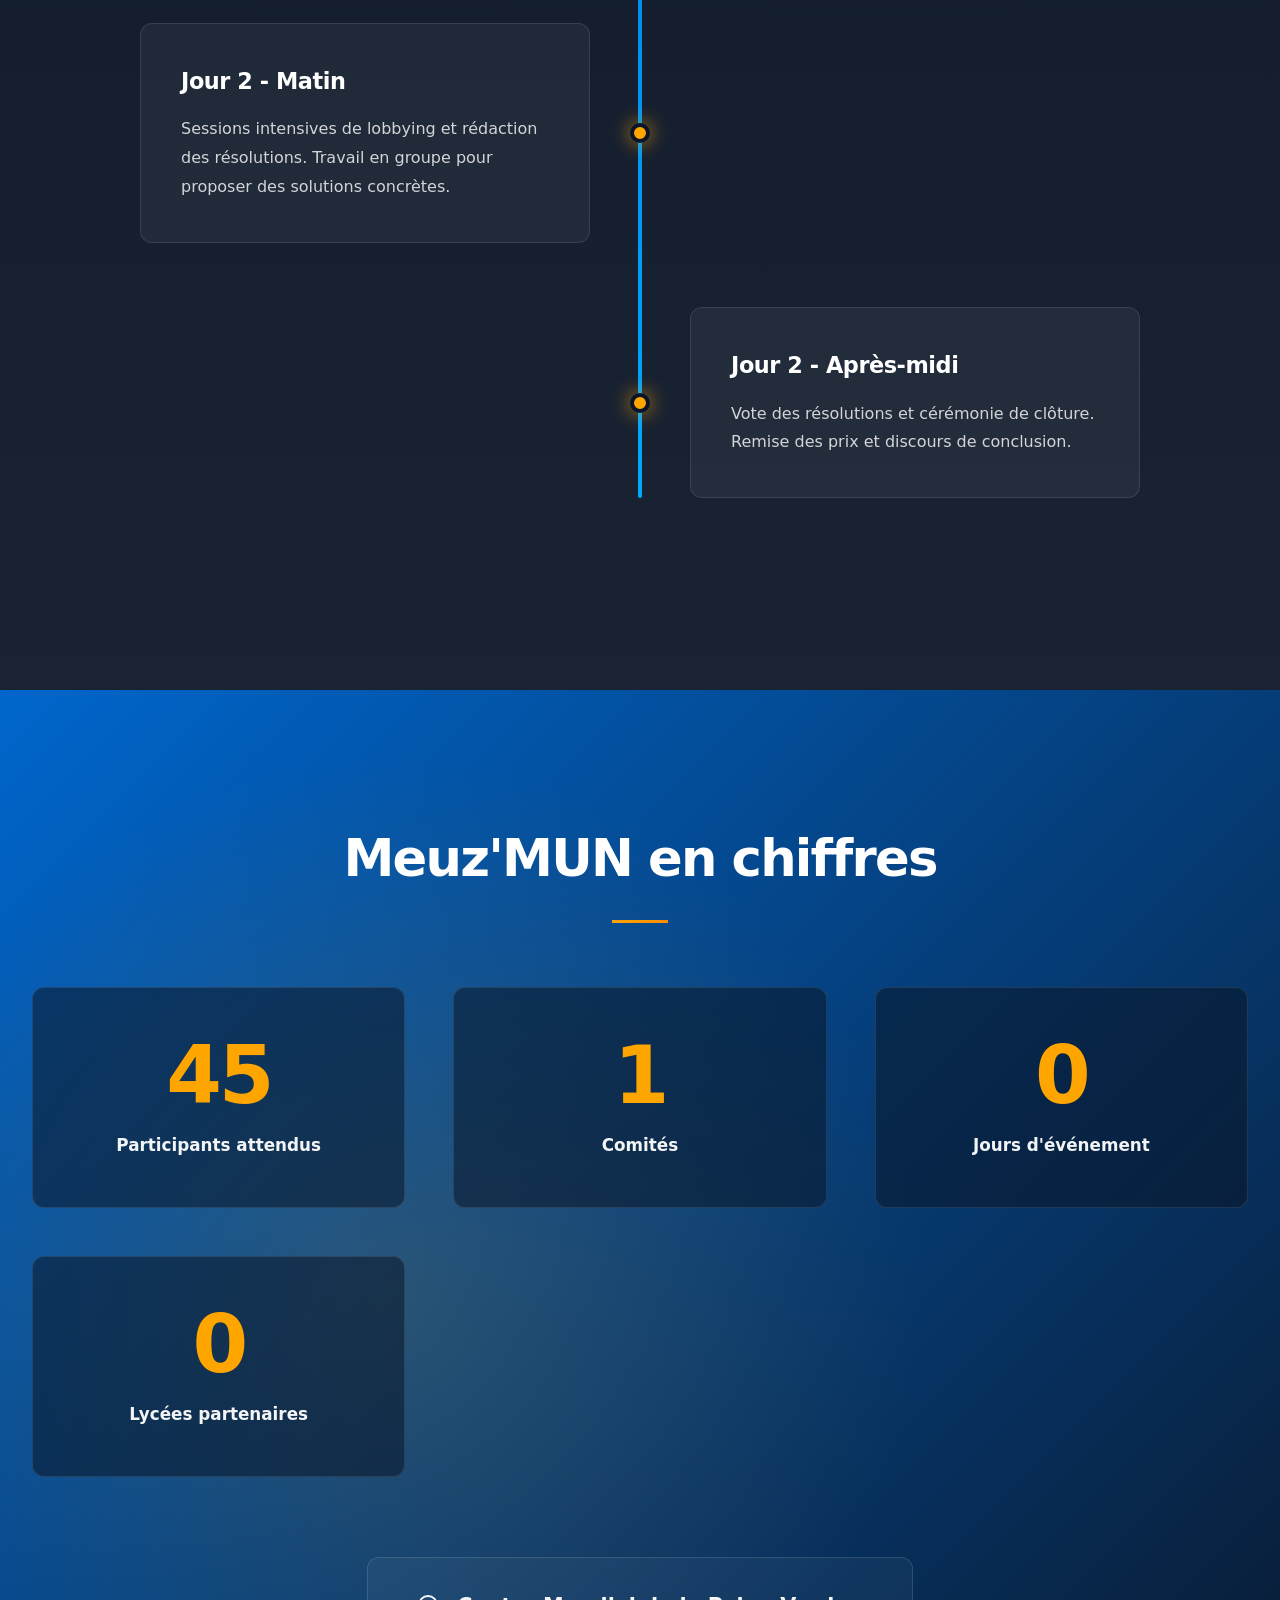
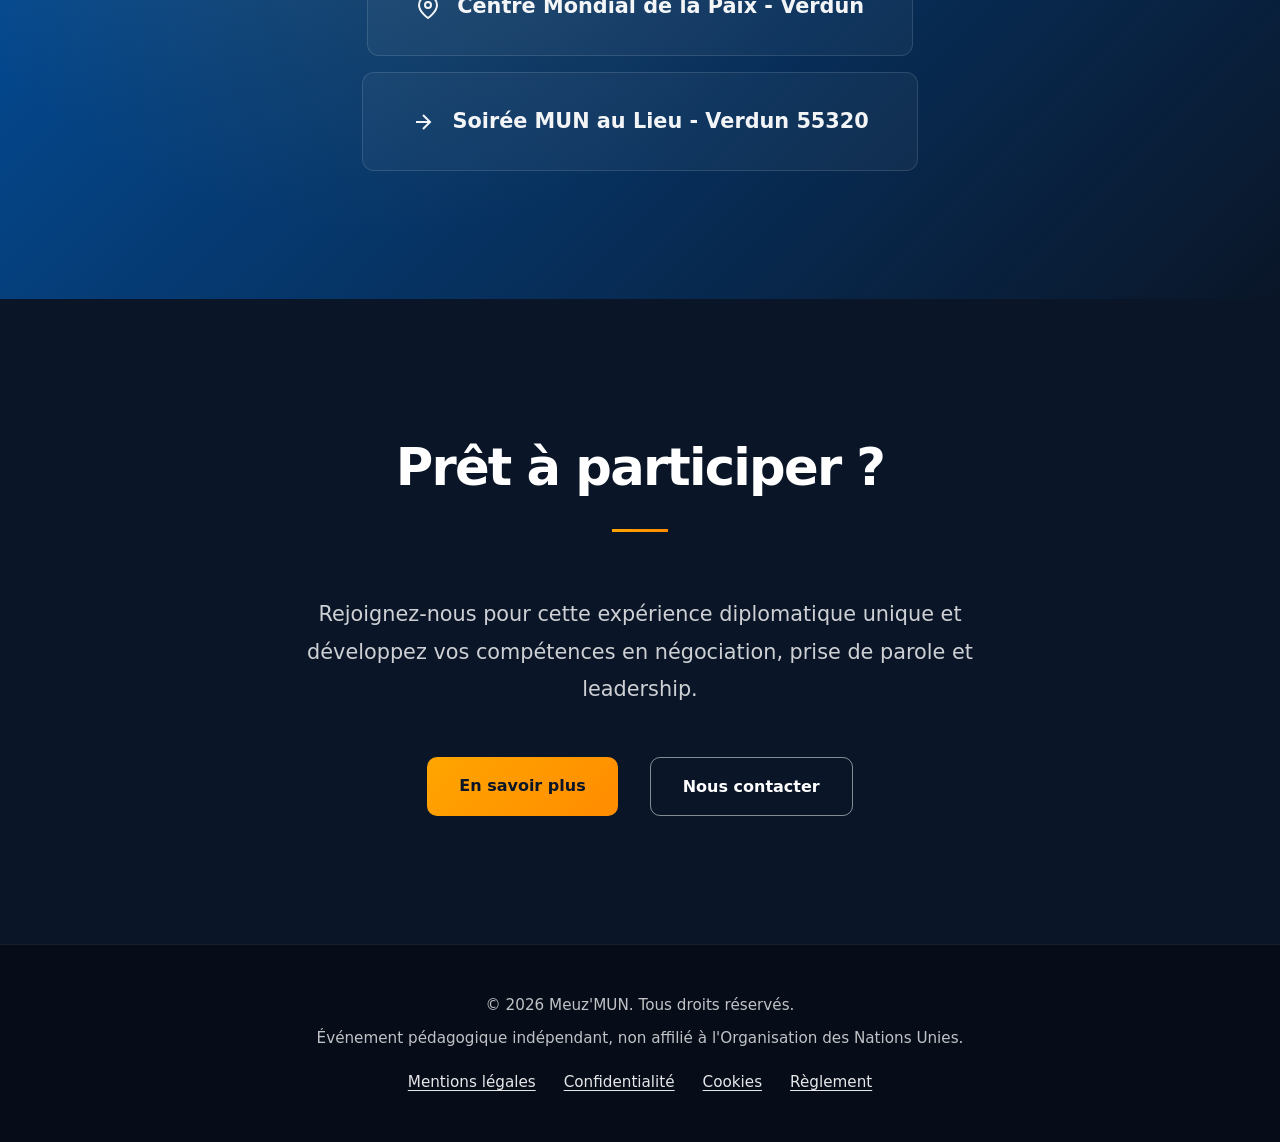
==== commit 8253d7ea: "Add hero grid with Meuse map and visual refresh Restructure the hero into a two-column .hero-grid co" ====
--- a/index.html
+++ b/index.html
@@ -41,14 +41,35 @@
 
     <!-- Hero Section with Animated Gradient & Particles -->
     <section class="hero">
-        <div class="hero-content">
-            <h1>MEUZ'MUN</h1>
-            <p class="subtitle">Modèle des Nations Unies - Département Meusien</p>
-            <p class="hero-date">1er et 2 avril 2026</p>
-            <div class="cta-buttons">
-                <a href="about.html" class="cta-button">Découvrir</a>
-                <a href="comites.html" class="cta-button cta-secondary">Les Comités</a>
-            </div>
+        <div class="hero-grid">
+            <div class="hero-content">
+                <h1>MEUZ'MUN</h1>
+                <p class="subtitle">Modèle des Nations Unies - Département Meusien</p>
+                <p class="hero-date">1er et 2 avril 2026</p>
+                <div class="cta-buttons">
+                    <a href="about.html" class="cta-button">Découvrir</a>
+                    <a href="comites.html" class="cta-button cta-secondary">Les Comités</a>
+                </div>
+                <dl class="spec">
+                    <div><dt>Lieu</dt><dd>Verdun</dd></div>
+                    <div><dt>Lycées</dt><dd>4</dd></div>
+                    <div><dt>Comités</dt><dd>4</dd></div>
+                    <div><dt>Langues</dt><dd>FR / EN</dd></div>
+                </dl>
+            </div>
+            <figure class="hero-map">
+                <svg viewBox="0 0 320 380" role="img" aria-labelledby="mapT">
+                    <title id="mapT">Schéma des quatre villes participantes en Meuse : Stenay, Verdun, Bar-le-Duc et Commercy</title>
+                    <defs><pattern id="g" width="40" height="40" patternUnits="userSpaceOnUse"><path d="M40 0H0V40" fill="none" stroke="rgba(255,255,255,.08)"/></pattern></defs>
+                    <rect width="320" height="380" fill="url(#g)"/>
+                    <path class="route" d="M91 59 L161 176 L239 319 L79 315 L161 176" fill="none" stroke="#ffa500" stroke-width="1.5" stroke-linejoin="round"/>
+                    <g class="node"><circle cx="91" cy="59" r="6"/><text x="105" y="56" class="c">Stenay</text><text x="105" y="71" class="m">FAO</text></g>
+                    <g class="node host"><circle cx="161" cy="176" r="9"/><text x="177" y="173" class="c">Verdun</text><text x="177" y="188" class="m">UNDRR · sessions</text></g>
+                    <g class="node"><circle cx="239" cy="319" r="6"/><text x="239" y="343" class="c" text-anchor="middle">Commercy</text><text x="239" y="358" class="m" text-anchor="middle">UNESCO</text></g>
+                    <g class="node"><circle cx="79" cy="315" r="6"/><text x="79" y="343" class="c" text-anchor="middle">Bar-le-Duc</text><text x="79" y="358" class="m" text-anchor="middle">HLPF</text></g>
+                </svg>
+                <figcaption>Meuse : 4 lycées, 4 comités</figcaption>
+            </figure>
         </div>
     </section>
 
--- a/style.css
+++ b/style.css
@@ -1000,3 +1000,75 @@
 /* ===== Corrections de lisibilité ===== */
 .cta-button:not(.cta-secondary) { color: var(--dark); }
 .content-text p + p { margin-top: 1rem; }
+
+
+/* ===== Refonte : système visuel (bleu ONU + or) ===== */
+:root { --radius: 12px; --hairline: 1px solid rgba(255, 255, 255, 0.12); --mono: ui-monospace, 'SF Mono', Menlo, Consolas, monospace; }
+body { font-feature-settings: 'tnum' 1; }
+
+/* Titres : sobres, resserrés */
+.hero h1, .section-title, .page-hero h1 { background: none; -webkit-text-fill-color: currentColor; color: var(--white); text-shadow: none; }
+.section-title { font-size: clamp(2rem, 4.5vw, 3.2rem); letter-spacing: -0.035em; }
+.section-title::after { width: 56px; height: 3px; border-radius: 0; margin: 1.25rem auto 0; }
+.page-hero { min-height: 38vh; background: linear-gradient(160deg, #0b2a52 0%, var(--primary-blue) 100%); }
+.page-hero::before { content: ''; position: absolute; inset: 0; background-image: linear-gradient(rgba(255,255,255,.06) 1px, transparent 1px), linear-gradient(90deg, rgba(255,255,255,.06) 1px, transparent 1px); background-size: 48px 48px; mask-image: linear-gradient(180deg, #000, transparent); -webkit-mask-image: linear-gradient(180deg, #000, transparent); }
+.page-hero h1 { font-size: clamp(2.2rem, 6vw, 4rem); letter-spacing: -0.035em; text-transform: none; }
+
+/* Hero */
+.hero { animation: none; background-image: linear-gradient(rgba(255,255,255,.045) 1px, transparent 1px), linear-gradient(90deg, rgba(255,255,255,.045) 1px, transparent 1px), linear-gradient(160deg, #0a1628 0%, #0b2a52 100%); background-size: 48px 48px, 48px 48px, 100% 100%; background-position: center; padding-top: 7rem; }
+.hero::after { display: none; }
+.hero::before { opacity: 0.5; animation: none; }
+.hero-grid { position: relative; z-index: 2; display: grid; grid-template-columns: minmax(0, 1.1fr) minmax(0, 0.9fr); gap: 4rem; align-items: center; max-width: 1200px; width: 100%; }
+.hero-grid .hero-content { text-align: left; animation: none; }
+.hero h1 { font-size: clamp(3rem, 8vw, 6.2rem); letter-spacing: -0.045em; animation: fadeInUp 0.9s ease-out both; }
+.hero .subtitle { font-size: clamp(1.1rem, 2vw, 1.4rem); letter-spacing: 0; animation: none; }
+.hero-date { text-transform: none; letter-spacing: 0; font-size: 1.25rem; text-shadow: none; animation: none; margin-bottom: 2rem; }
+.hero-grid .cta-buttons { justify-content: flex-start; gap: 1rem; animation: none; }
+.spec { display: grid; grid-template-columns: repeat(4, auto); justify-content: start; gap: 0; margin-top: 3rem; border-top: var(--hairline); }
+.spec div { padding: 1rem 1.75rem 0 0; margin-right: 1.75rem; border-right: var(--hairline); }
+.spec div:last-child { border-right: 0; margin-right: 0; }
+.spec dt { font: 0.8rem var(--mono); color: rgba(255, 255, 255, 0.7); }
+.spec dd { font-size: 1.35rem; font-weight: 700; color: var(--white); margin: 0.2rem 0 0; }
+
+/* Schéma de la Meuse : un seul moment animé */
+.hero-map { margin: 0; border: var(--hairline); border-radius: var(--radius); background: rgba(10, 22, 40, 0.55); padding: 1rem; }
+.hero-map svg { display: block; width: 100%; height: auto; }
+.hero-map .route { stroke-dasharray: 700; stroke-dashoffset: 700; animation: draw 2.6s 0.5s ease forwards; }
+.hero-map .node { opacity: 0; animation: fadeIn 0.6s ease forwards; }
+.hero-map .node:nth-of-type(1) { animation-delay: 0.5s; } .hero-map .node:nth-of-type(2) { animation-delay: 1.2s; }
+.hero-map .node:nth-of-type(3) { animation-delay: 2s; } .hero-map .node:nth-of-type(4) { animation-delay: 2.6s; }
+.hero-map circle { fill: var(--dark); stroke: var(--accent-gold); stroke-width: 2.5; }
+.hero-map .host circle { fill: var(--accent-gold); }
+.hero-map text { fill: var(--white); }
+.hero-map .c { font: 700 14px var(--font-body); }
+.hero-map .m { font: 11px var(--mono); fill: rgba(255, 255, 255, 0.72); }
+.hero-map figcaption { font: 0.8rem var(--mono); color: rgba(255, 255, 255, 0.7); padding: 0.75rem 0.25rem 0; }
+@keyframes draw { to { stroke-dashoffset: 0; } }
+@keyframes fadeIn { to { opacity: 1; } }
+
+/* Composants : plus nets */
+.glass, .stat-item, .timeline-content, .event-card-front, .event-card-back, .skill-item, .about-highlight { border-radius: var(--radius) !important; }
+.glass { backdrop-filter: none; -webkit-backdrop-filter: none; background: rgba(255, 255, 255, 0.04); border: var(--hairline); box-shadow: none; }
+.stat-item { backdrop-filter: none; background: rgba(10, 22, 40, 0.55); }
+.stat-item:hover, .timeline-content:hover { transform: none; box-shadow: none; border-color: rgba(255, 165, 0, 0.6); }
+.stat-number { background: none; -webkit-text-fill-color: currentColor; color: var(--accent-gold); font-size: clamp(3.5rem, 7vw, 5rem); letter-spacing: -0.04em; }
+.stat-label { text-transform: none; letter-spacing: 0; font-size: 1.05rem; font-weight: 600; }
+.timeline-content { backdrop-filter: none; }
+.timeline-content h3, .event-card h3 { font-size: 1.4rem; letter-spacing: -0.02em; }
+.event-card-icon svg { filter: none; }
+.event-card-back { background: linear-gradient(160deg, #0b2a52, var(--primary-blue)); }
+
+/* Boutons */
+.cta-button { border-radius: 10px; text-transform: none; letter-spacing: 0; font-size: 1rem; padding: 1rem 2rem; box-shadow: none; transition: transform 0.2s, background 0.2s, border-color 0.2s; }
+.cta-button::before { display: none; }
+.cta-button:hover { transform: translateY(-2px); box-shadow: none; }
+.cta-secondary { backdrop-filter: none; background: transparent; border: 1.5px solid rgba(255, 255, 255, 0.5); box-shadow: none; }
+
+@media (max-width: 900px) {
+    .hero-grid { grid-template-columns: 1fr; gap: 2.5rem; }
+    .hero-map { max-width: 420px; }
+}
+@media (max-width: 520px) {
+    .spec { grid-template-columns: repeat(2, auto); gap: 0.5rem 0; }
+    .spec div:nth-child(2) { border-right: 0; margin-right: 0; }
+}
